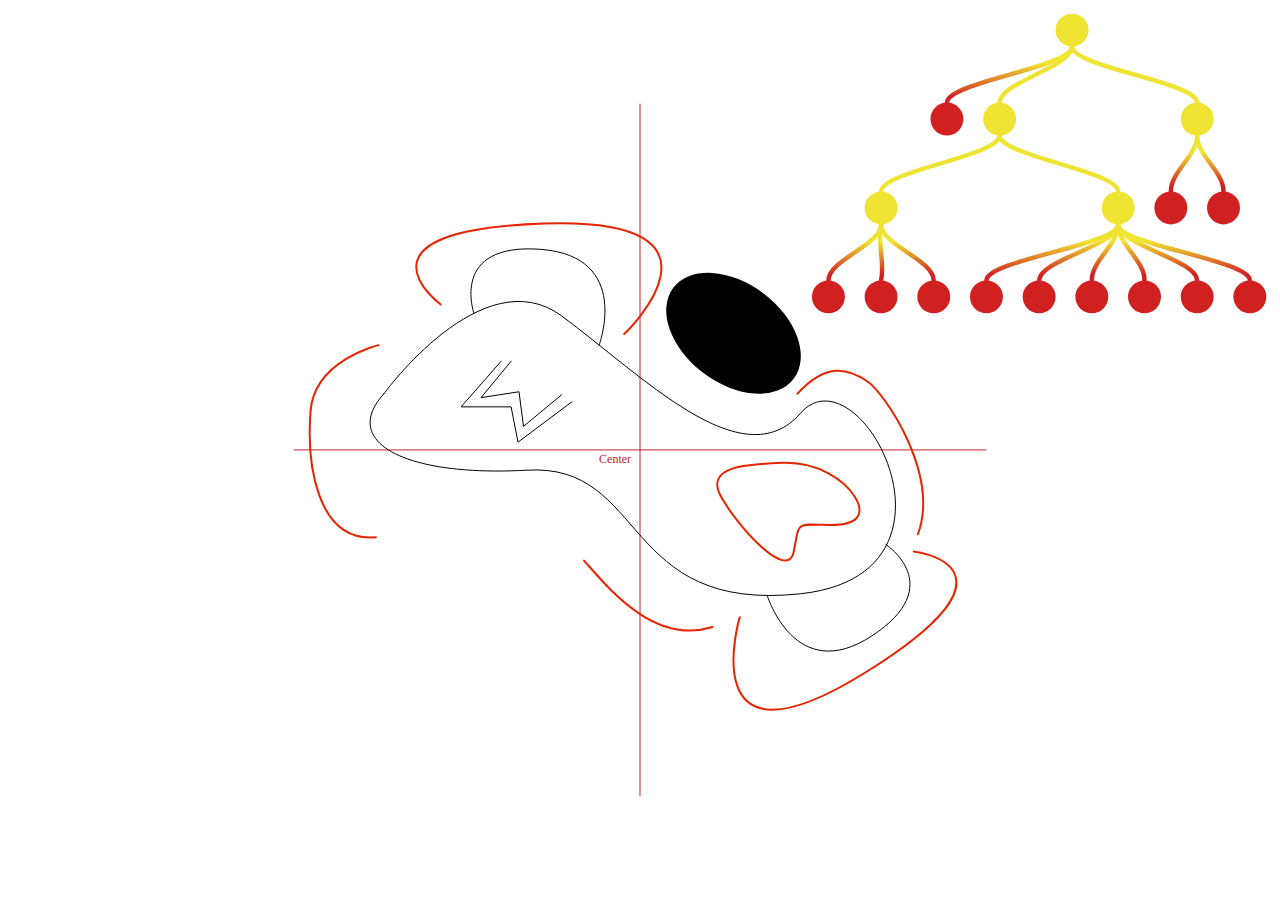
==== index.html @ dc3ef68e "new and improved" ====
<!DOCTYPE html>
<html lang="en" dir="ltr">
  <head>
    <meta charset="utf-8">
    <meta name="viewport" content="user-scalable=no, initial-scale=1, maximum-scale=1, minimum-scale=1, width=device-width, height=device-height, target-densitydpi=device-dpi" />
    <title>EMB</title>
    <link rel = "stylesheet" href = "./EmbApp/styles.css" />
    <script src = "./EmbApp/emb-app.js" type = "module"></script>
    <link rel="stylesheet" href="https://www.w4v.es/Fonts/stylesheet.css">
  </head>
  <body>
    <svg style = "display: none">
      <defs>
        <!-- <filter id="selected-filter" x="-20%" y="-20%" width="140%" height="140%" filterUnits="objectBoundingBox" primitiveUnits="userSpaceOnUse" color-interpolation-filters="linearRGB">
          <feDropShadow stdDeviation="3 3" in="SourceGraphic" dx="1" dy="1" flood-color="#0095ff" flood-opacity="1" x="0%" y="0%" width="100%" height="100%" result="dropShadow"/>
        </filter> -->
        <filter id="selected-filter" x="-30%" y="-30%" width="160%" height="160%" filterUnits="objectBoundingBox" primitiveUnits="userSpaceOnUse" color-interpolation-filters="linearRGB">

          <feMorphology operator="dilate" radius="1 1" x="0" y="0" width="100%" height="100%" in="SourceGraphic" result="morphology"/>
        	<feComponentTransfer x="0%" y="0%" width="100%" height="100%" in="morphology" result="componentTransfer">
        		<feFuncR type="discrete" tableValues="0 0 0 "/>
        		<feFuncG type="discrete" tableValues="0.1 0.1 0.1"/>
        		<feFuncB type="discrete" tableValues="0.5 0.5 0.5"/>
        		<feFuncA type="discrete" tableValues="0 0.7"/>
          	</feComponentTransfer>
        	<feMerge x="0%" y="0%" width="100%" height="100%" result="merge">
            		<feMergeNode in="componentTransfer"/>
        		<feMergeNode in="SourceGraphic"/>
          	</feMerge>

        </filter>
      </defs>
    </svg>
    <emb-app>

      <div class = "tools-menu">
        <visual-tree>
        </visual-tree>
        <node-tools class = "only-selection">
        </node-tools>
      </div>
      <div id = "svg-space">
      </div>
    </emb-app>


  </body>

  <script>
    window.onload = () => {
      let EMB = document.querySelector("emb-app");
      let tree = EMB.visualTree;

      async function testTree(){
        await EMB.load("./TestData/test3.svg");
        let g1 = document.querySelector("#Layer_1 > g:nth-child(2) > g:nth-child(1)");
        let g2 = document.querySelector("#Layer_1 > g:nth-child(2) > g:nth-child(2)");
        // console.log(g1, g2);
        // tree.replaceVNode(g1, g2);
        // g
      }
      testTree();
    }
  </script>

  <style>

    body {
      position: absolute;
      top: 0;
      left: 0;
      right: 0;
      bottom: 0;
      overflow: hidden;
    }
    emb-app {
      position: absolute;
      top: 0;
      bottom: 0;
      left: 0;
      right: 0;
    }

/*

    .top-menu {
      position: absolute;
      padding: var(--p1);
    }
    .drop-down {
      position: relative;
    }
    .drop-down .options {
      position: absolute;
      opacity: 0;
      left: 0;
      bottom: 0;
      transform: translate(0, 99%);
      background: var(--c-mid);
      border-radius: 0 var(--r1) var(--r1) var(--r1);
      transition: 0.3s cubic-bezier(0.35, 0, 0.65, 1);
      border: 1px solid var(--c-dark);
      white-space: nowrap;
      z-index: -1;
      user-select: none;
      pointer-events: none;
    }
      .drop-down .options div {
        height: 1.3em;
        line-height: 1.3em;
        cursor: pointer;
      }
      .drop-down .options div:nth-of-type(n+2) {
        border-top: 1px solid var(--c-lighter);
        padding-top: 2px;
        margin-top: 2px;
      }

    .drop-down[open] .options {
      opacity: 1;
      pointer-events: all;
      z-index: 1;
    }

    .drop-down .title {
      background: var(--c-mid);
      border-radius: var(--r1);
      transition: 0.3s cubic-bezier(0.35, 0, 0.65, 1);
      cursor: pointer;
    }
    .drop-down[open] .title {
      background: var(--c-dark);
      border-radius: var(--r1) var(--r1) 0 0;
    }

    .drop-down .title, .drop-down .options{
      padding: var(--p1);
      color: var(--c-light);
    } */

  </style>

</html>
---- EmbApp/styles.css ----
body {
  margin: 0;
}
emb-app {
  --tools-width: 40%;
  --sfunc: rgb(80,192, 255);
  --sfunc-bg: 63, 61, 59;
  font-family: "gabriels_handregular";
  font-size: 13px;
  --c-dark: #1e1d1c;
  --c-mid: #3f3d3b;
  --c-light: #e3dcd6;
  --c-lighter: #e3dcd655;
  --c-origin: #e50909;
  --r1: 5px;
  --p1: 6px;
  --b1: 1.5px;
  --b2: 1px;
  --c-guide: #ffc19dcf;
  --c-stitch: #ed8068;
  position: relative;
  display: block;
}

emb-app *[hidden] {
  display: none;
}

emb-app:not([has-svg]) .only-svg{
  display: none;
}

emb-app:not([selection]) .only-selection{
  display: none;
}

.icon svg, svg.icon {
  height: 1em;
}

text {
  user-select: none;
}


emb-app[selection] #svg-space .group :not(g){
  opacity: 0.3;
}


emb-app[selection] #svg-space *[selected] :not(g),
emb-app[selection] #svg-space :not(g)[selected]{
  opacity: 1;
}

emb-app path {
  stroke-linecap: round;
}


.tools-anchor {
  gap: var(--p1);
  margin: var(--p1);
  width: var(--tools-width);
  position: absolute;
  top: 0;
  bottom: 0;
  right: 0;
  user-select: none;
  pointer-events: none;
  position: absolute;
  display: flex;
  flex-direction: row-reverse;
}

.tools-menu {
  display: flex;
  flex-direction: column;
  align-items: flex-end;
  height: 100%;
  gap: var(--p1);
  position: relative;
}

/* Visual Tree */
visual-tree {
  display: block;
}
visual-tree svg {
  width: 40vw;
  max-height: 35vh;
  display: inherit;
}
*[highlight] {
  filter: url("#highlight");
}
.vnode[selected] ellipse{
  stroke: rgba(var(--color), 0.5);
  stroke-width: 3.5;
}
.vnode {
  fill: rgb(var(--color));
}
.loop {
  fill: none;
  stroke: rgb(var(--color));
}
.geo {
  --color: 209, 32, 32;
}
.group {
  --color: 240, 228, 50;
}
.geo-loop {
  --color: 252, 99, 41;
}
.geo-fill {
  --color: 242, 92, 20;
}
.spath {
  --color: 20, 130, 242;
}
.root {
  --color: 240, 228, 50;
  /* --color: 95, 223, 160; */
}
.spath-loop {
  --color: 182, 87, 254;
}
path.spath, path.spath-loop {
  stroke-width: 4;
  stroke: black;
  fill: none;
  stroke-linecap: round;
  stroke-linejoin: round;
  stroke-miterlimit: 10;
}
visual-tree path {
  fill: none;
  stroke: black;
}

/* Node Tools */
node-tools {
  display: flex;
  align-items: flex-end;
  position: relative;
}

node-properties {
  position: absolute;
  bottom: 0;
}

emb-app[locked] node-tools {
  opacity: 0.5;
}

/* tool box style */
.tool-box {
  --tool-i: 0;
  --tool-h: 1.1em;
  border-radius: var(--r1);
  border: var(--b1) solid var(--c-dark);
  display: flex;
  flex-direction: column;
  background: var(--c-mid);
  color: var(--c-light);
  white-space: nowrap;
}
.tool-box > div {
  display: flex;
  align-items: center;
  justify-content: space-between;
  gap: 10px;
  padding: var(--p1);
  height: var(--tool-h);
  line-height: var(--tool-h);
  user-select: none;
}
.tool-box > div div {
  display: inherit;
  gap: inherit;
}
.tool-box div[selected] {
  background: var(--c-dark);
}
.tool-box svg {
  height: 1em;
}
.tool-box input {
  padding: 0;
  margin: 0;
  outline: 0;
  border: 0;
  font-family: inherit;
  background: transparent;
  border-bottom: 1px solid var(--c-light);
  color: inherit;
  width: 5em;
}

.line-gap > div:nth-of-type(n+2) {
  border-top: var(--b2) solid var(--c-light);
}

.selection-list > div{
  cursor: pointer;
}

.i-stitch, .i-guide, .i-point, .i-stitch-d{
  fill: none;
  stroke-linecap: round;
  stroke-linejoin: round;
  stroke-miterlimit: 10;
}
.i-stitch-d{
  stroke-dasharray: 10, 9;
}
.i-point, .i-stitch-d, .i-stitch {
  stroke-width: 7.5;
}
.i-fill {
  fill: var(--c-stitch);
}
.i-stitch, .i-stitch-d {
  stroke: var(--c-stitch);
}
.i-point, .i-guide {
  stroke: var(--c-guide);
  fill: none;
}
.i-guide {
  stroke-width: 4;
  stroke: #fff8;
}
.i-color-f {
  fill: #fff;
}

.props-form {
  position: absolute;
  top: calc(var(--tool-i) * (var(--tool-h) + var(--p1) * 2 + var(--b2)));
  left: 0;
  transform: translate(calc(-100% - var(--p1)), 0);
}
.run-btn {
  cursor: pointer;
}
.props-form > div {
  gap: 3px;
  justify-content: flex-end;
}


.vector-selector-cursor {
  fill: var(--c-origin);
  stroke: var(--c-origin);
}
vector-selector {
  outline: 1.5px solid var(--c-origin);
  border-radius: 2em;
  display: block;
  padding: 0 0.3em;
  cursor: pointer;
}



.frame {
  fill:#270c0040;
}

/* .tools-menu > * {
} */


.head {
  display: inline-flex;
  margin: 5px;
  align-items: center;
  justify-content: space-between;
  gap: 5px;
}
.head-title {
  margin: 0;
  padding: 5px;
  border-radius: 0 0 5px 0;
  outline: 0px;
  background: var(--c-dark);
  display: inline-block;
  color: var(--c-light);
  user-select: none;
  float: left;
}
.head .icon {
  fill: var(--c-light);
  padding-right: 5px;
}

#svg-space {
  overflow: hidden;
  width: 100%;
  height: 100%;
}
#svg-space svg {
  height: 100%;
  width: 100%;
  cursor: crosshair;
}
#svg-space svg[panning] {
  cursor: grabbing;
}
#svg-space *[working] {
  opacity: 0.3;
}

emb-app:not([locked]) .nodes > g, emb-app:not([locked]) node-tools, emb-app:not([locked]) node-properties {
  pointer-events: all;
}
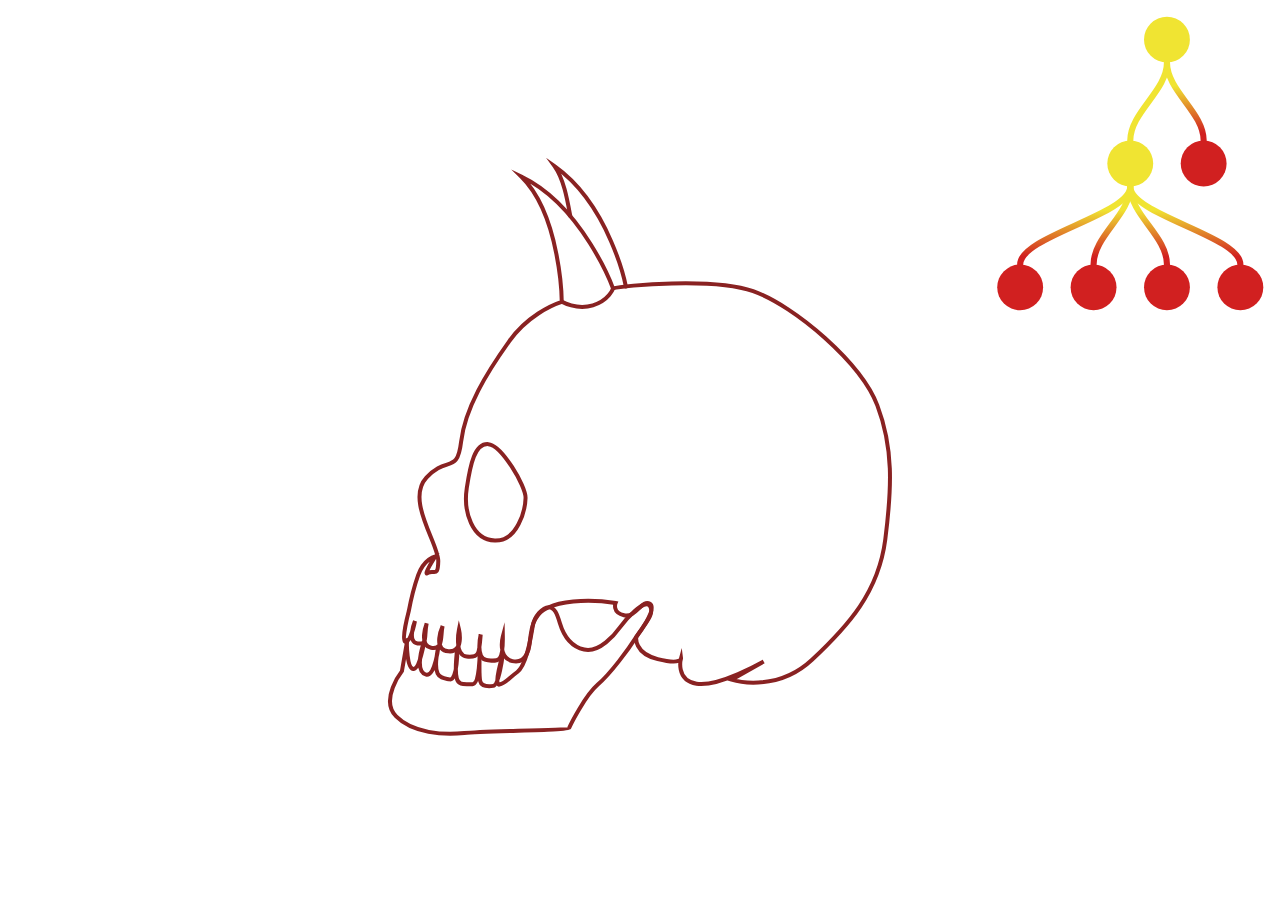
==== commit fe1a07f4: "stopped cpoints updating dpath export dst faster sequence delay" ====
--- a/index.html
+++ b/index.html
@@ -52,7 +52,7 @@
       let tree = EMB.visualTree;
 
       async function testTree(){
-        await EMB.load("./TestData/test3.svg");
+        await EMB.load("./TestData/test7.svg");
         let g1 = document.querySelector("#Layer_1 > g:nth-child(2) > g:nth-child(1)");
         let g2 = document.querySelector("#Layer_1 > g:nth-child(2) > g:nth-child(2)");
         // console.log(g1, g2);
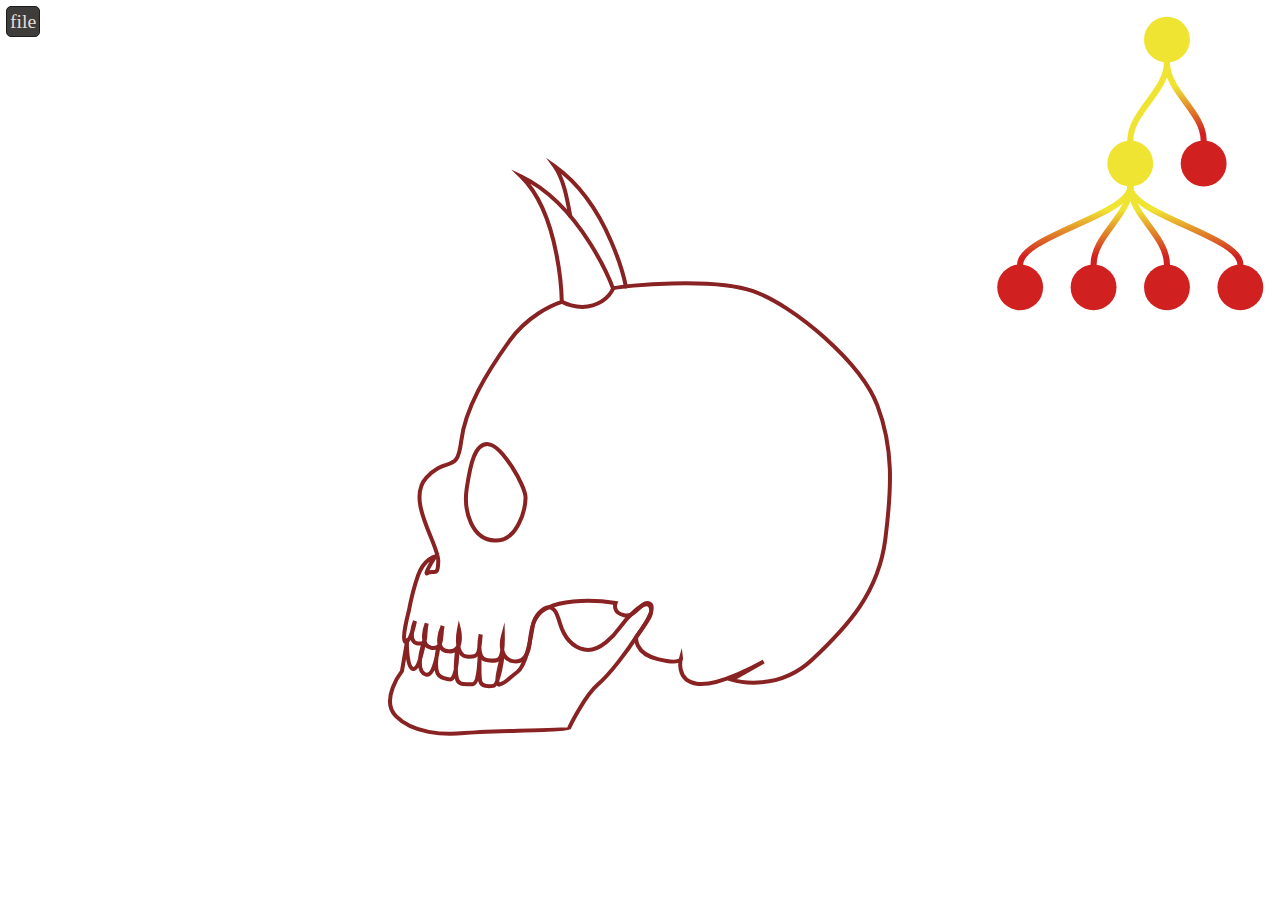
==== commit 0249cee3: "dpath+cpoint updates, small bug fixes, file menu, backstitch for exporter" ====
--- a/index.html
+++ b/index.html
@@ -79,6 +79,7 @@
       bottom: 0;
       left: 0;
       right: 0;
+      font-size: 2.2vh;
     }
 
 /*
--- a/EmbApp/styles.css
+++ b/EmbApp/styles.css
@@ -6,7 +6,6 @@
   --sfunc: rgb(80,192, 255);
   --sfunc-bg: 63, 61, 59;
   font-family: "gabriels_handregular";
-  font-size: 13px;
   --c-dark: #1e1d1c;
   --c-mid: #3f3d3b;
   --c-light: #e3dcd6;
@@ -26,7 +25,7 @@
   display: none;
 }
 
-emb-app:not([has-svg]) .only-svg{
+emb-app:not([stree]) .only-stree{
   display: none;
 }
 
@@ -43,13 +42,17 @@
 }
 
 
-emb-app[selection] #svg-space .group :not(g){
+emb-app[selection] #svg-space .original :not(g){
   opacity: 0.3;
 }
 
-
-emb-app[selection] #svg-space *[selected] :not(g),
-emb-app[selection] #svg-space :not(g)[selected]{
+emb-app #svg-space .original .group *[working],
+emb-app[selection] #svg-space .original .group *[working]{
+  opacity: 0.3;
+}
+
+emb-app[selection] #svg-space .original *[selected] :not(g),
+emb-app[selection] #svg-space .original :not(g)[selected]{
   opacity: 1;
 }
 
@@ -57,6 +60,32 @@
   stroke-linecap: round;
 }
 
+.file-menu {
+  gap: var(--p1);
+  display: flex;
+  flex-direction: column;
+  position: absolute;
+  margin: var(--p1);
+}
+
+.file-icon > div {
+  display: inline-block;
+  border-radius: var(--r1);
+  border: var(--b1) solid var(--c-dark);
+  background: var(--c-mid);
+  color: var(--c-light);
+  padding: calc(var(--p1)/2);
+}
+.file-menu > div {
+  cursor: pointer;
+}
+.file-menu .tool-box {
+  padding: calc(var(--p1)/2);
+}
+.file-menu .tool-box > div {
+  padding: 0;
+  padding-bottom: calc(var(--p1)/2);
+}
 
 .tools-anchor {
   gap: var(--p1);
@@ -72,7 +101,6 @@
   display: flex;
   flex-direction: row-reverse;
 }
-
 .tools-menu {
   display: flex;
   flex-direction: column;
@@ -271,33 +299,6 @@
   fill:#270c0040;
 }
 
-/* .tools-menu > * {
-} */
-
-
-.head {
-  display: inline-flex;
-  margin: 5px;
-  align-items: center;
-  justify-content: space-between;
-  gap: 5px;
-}
-.head-title {
-  margin: 0;
-  padding: 5px;
-  border-radius: 0 0 5px 0;
-  outline: 0px;
-  background: var(--c-dark);
-  display: inline-block;
-  color: var(--c-light);
-  user-select: none;
-  float: left;
-}
-.head .icon {
-  fill: var(--c-light);
-  padding-right: 5px;
-}
-
 #svg-space {
   overflow: hidden;
   width: 100%;
@@ -311,9 +312,6 @@
 #svg-space svg[panning] {
   cursor: grabbing;
 }
-#svg-space *[working] {
-  opacity: 0.3;
-}
 
 emb-app:not([locked]) .nodes > g, emb-app:not([locked]) node-tools, emb-app:not([locked]) node-properties {
   pointer-events: all;
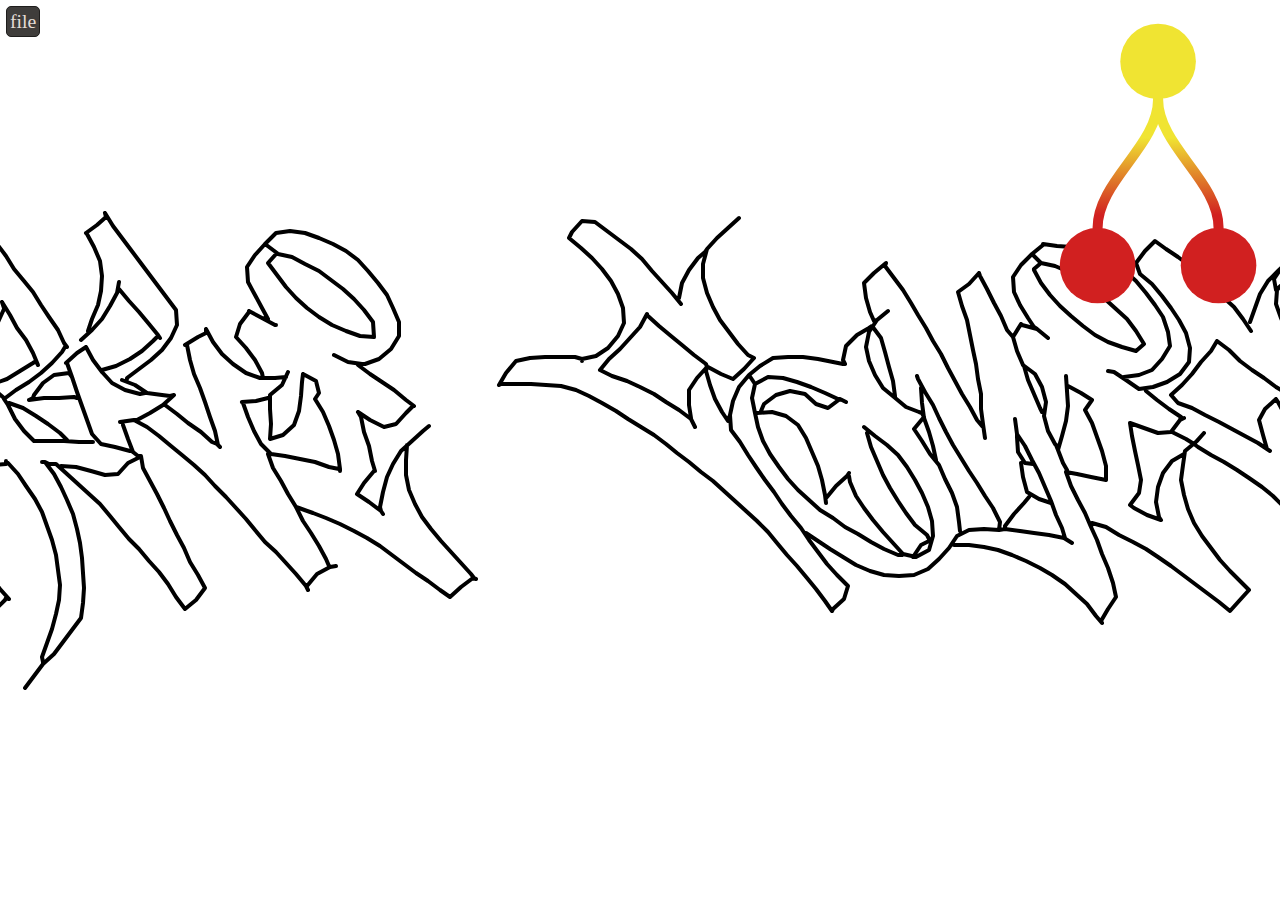
==== commit 2d26cd71: "lil updates" ====
--- a/index.html
+++ b/index.html
@@ -52,7 +52,7 @@
       let tree = EMB.visualTree;
 
       async function testTree(){
-        await EMB.load("./TestData/test7.svg");
+        await EMB.load("./cc.svg");
         let g1 = document.querySelector("#Layer_1 > g:nth-child(2) > g:nth-child(1)");
         let g2 = document.querySelector("#Layer_1 > g:nth-child(2) > g:nth-child(2)");
         // console.log(g1, g2);
--- a/EmbApp/styles.css
+++ b/EmbApp/styles.css
@@ -236,7 +236,17 @@
   cursor: pointer;
 }
 
-.i-stitch, .i-guide, .i-point, .i-stitch-d{
+.stitches {
+  stroke-width: 4;
+}
+.moves {
+  stroke: #506bffb5;
+  stroke-width: 2;
+}
+.dot {
+  stroke: #ffffff80;
+}
+.i-stitch, .i-guide, .i-point, .i-stitch-d, .stitches{
   fill: none;
   stroke-linecap: round;
   stroke-linejoin: round;
@@ -280,6 +290,15 @@
   justify-content: flex-end;
 }
 
+.needle circle{
+  stroke: grey;
+  fill: grey;
+}
+.needle circle:first-of-type {
+  fill: none;
+  stroke-width: 17.5;
+  opacity: 0.6;
+}
 
 .vector-selector-cursor {
   fill: var(--c-origin);
@@ -313,6 +332,7 @@
   cursor: grabbing;
 }
 
+
 emb-app:not([locked]) .nodes > g, emb-app:not([locked]) node-tools, emb-app:not([locked]) node-properties {
   pointer-events: all;
 }
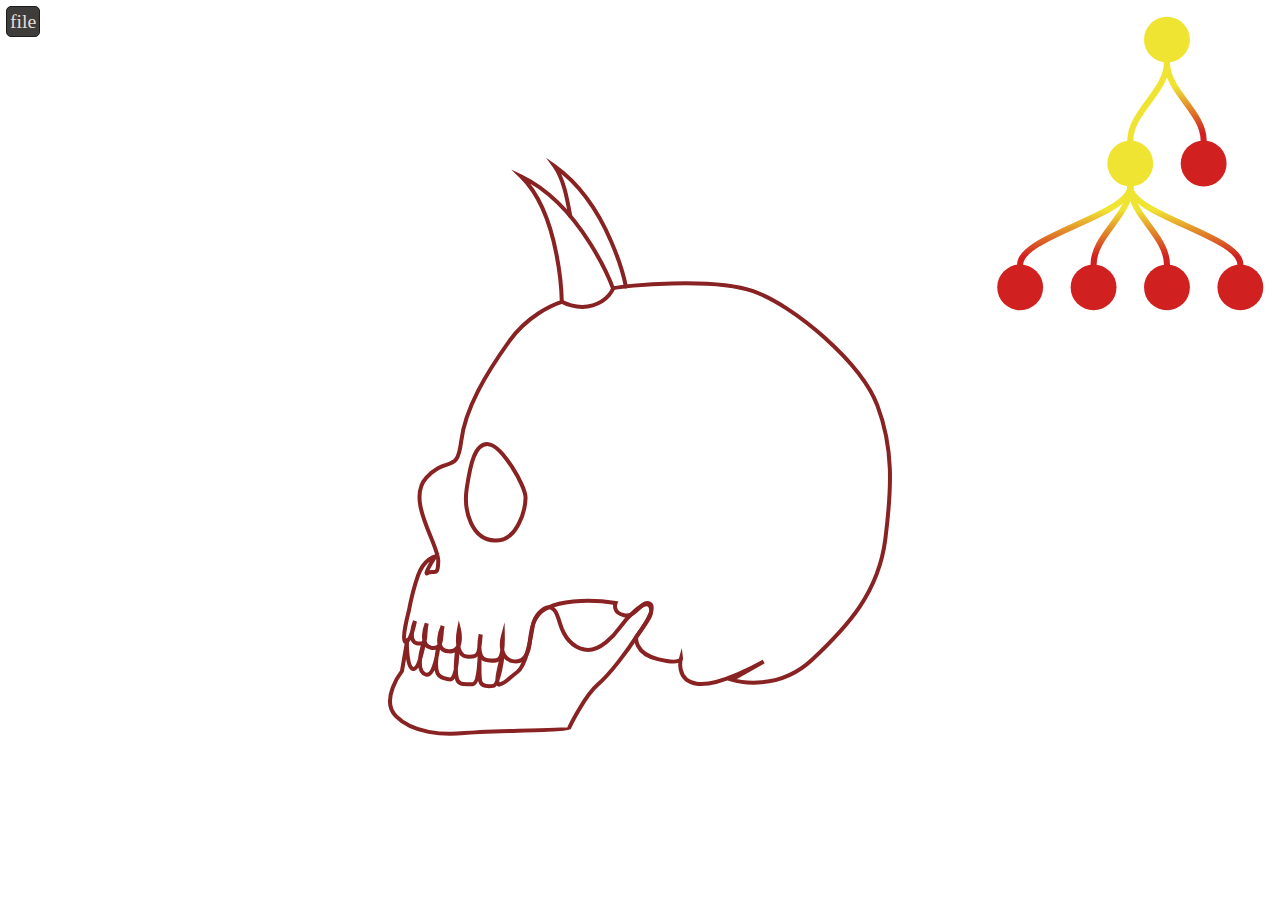
==== commit 266bbc9c: "more testing" ====
--- a/index.html
+++ b/index.html
@@ -2,7 +2,7 @@
 <html lang="en" dir="ltr">
   <head>
     <meta charset="utf-8">
-    <meta name="viewport" content="user-scalable=no, initial-scale=1, maximum-scale=1, minimum-scale=1, width=device-width, height=device-height, target-densitydpi=device-dpi" />
+    <!-- <meta name="viewport" content="user-scalable=no, initial-scale=1, maximum-scale=1, minimum-scale=1, width=device-width, height=device-height, target-densitydpi=device-dpi" /> -->
     <title>EMB</title>
     <link rel = "stylesheet" href = "./EmbApp/styles.css" />
     <script src = "./EmbApp/emb-app.js" type = "module"></script>
@@ -51,13 +51,27 @@
       let EMB = document.querySelector("emb-app");
       let tree = EMB.visualTree;
 
+      // const myWorker = new Worker('WebWork/worker.js', {type: "module"});
+      // myWorker.onmessage = (e) => {
+      //   console.log(e);
+      // }
+
       async function testTree(){
-        await EMB.load("./cc.svg");
+        await EMB.load("./TestData/test7.svg");
+        // await EMB.load("./TestData/Vines Rev2/Vines Back.svg");
         let g1 = document.querySelector("#Layer_1 > g:nth-child(2) > g:nth-child(1)");
         let g2 = document.querySelector("#Layer_1 > g:nth-child(2) > g:nth-child(2)");
         // console.log(g1, g2);
         // tree.replaceVNode(g1, g2);
         // g
+        // let data = {
+        //   node: EMB.stree.root.data,
+        //   algorithm: "running"
+        // }
+        // console.log(data.node);
+        // myWorker.postMessage(data);
+        // console.log("data posted");
+
       }
       testTree();
     }
